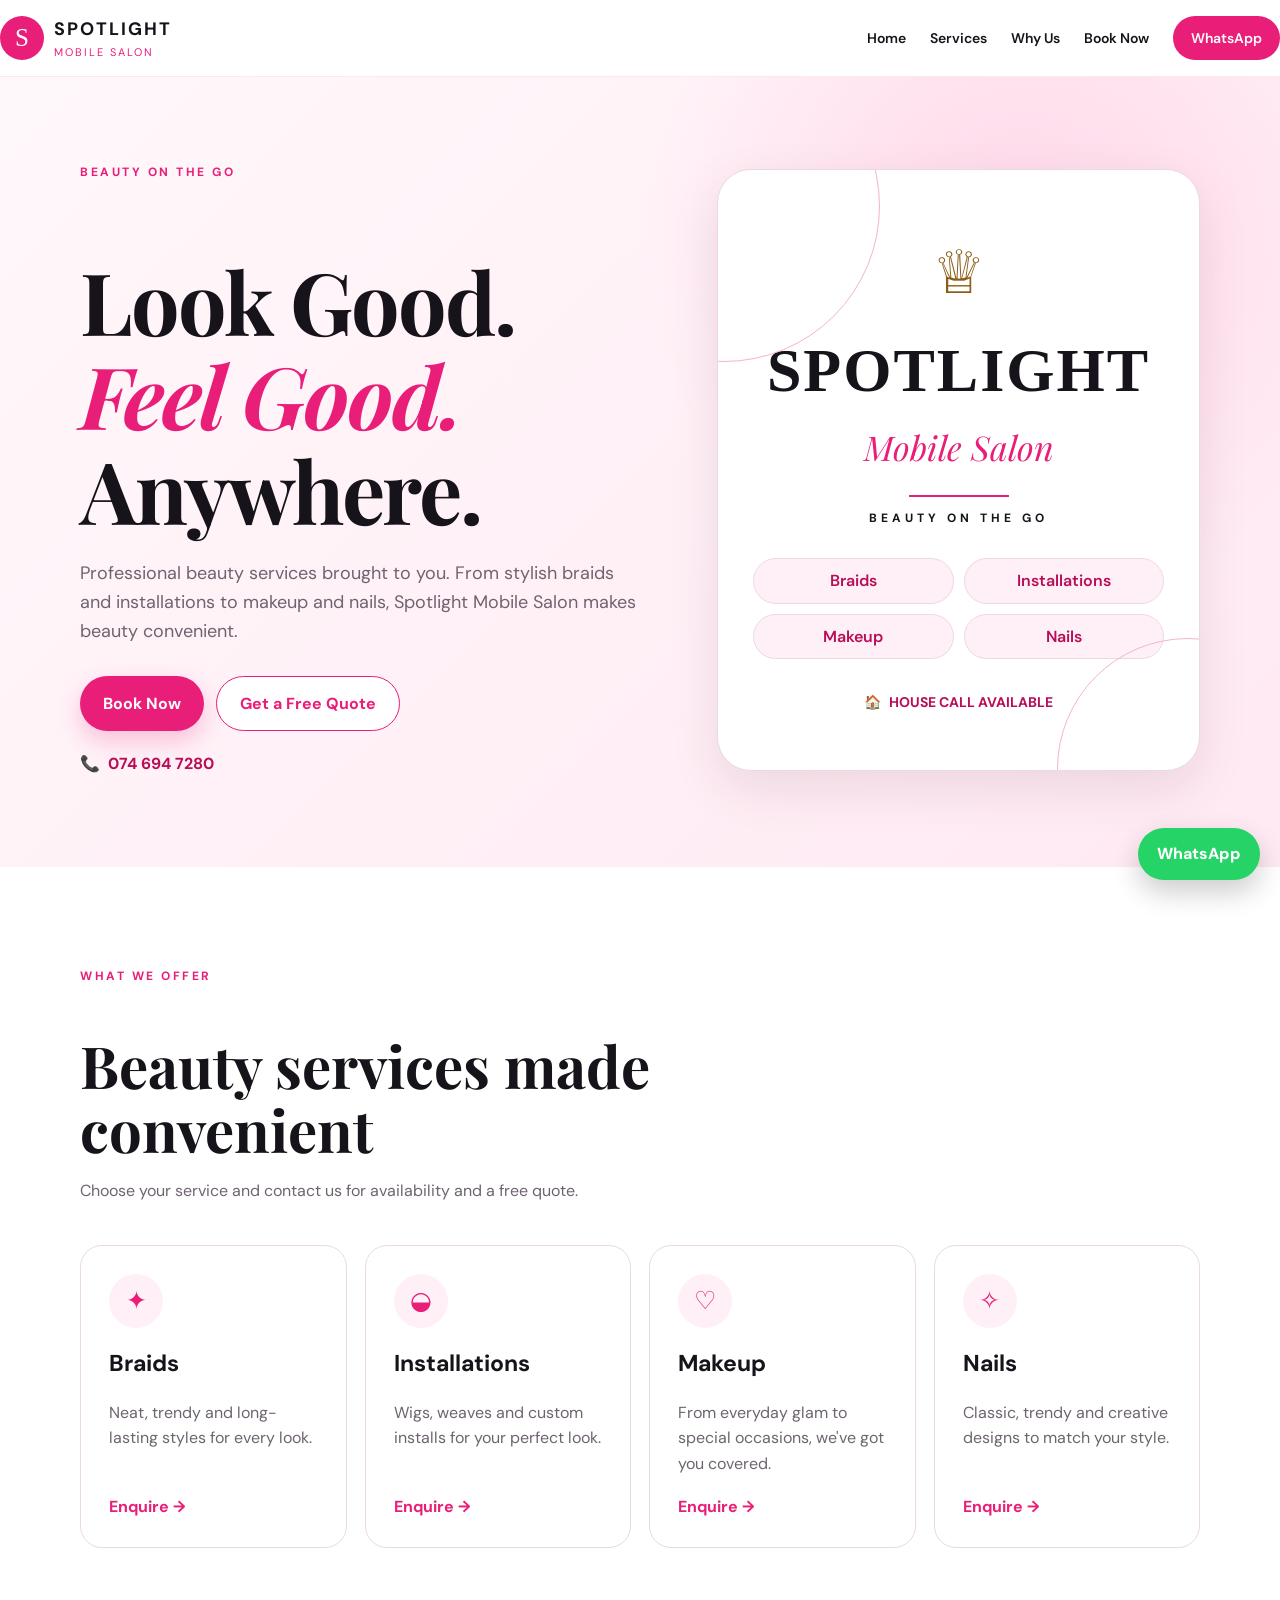
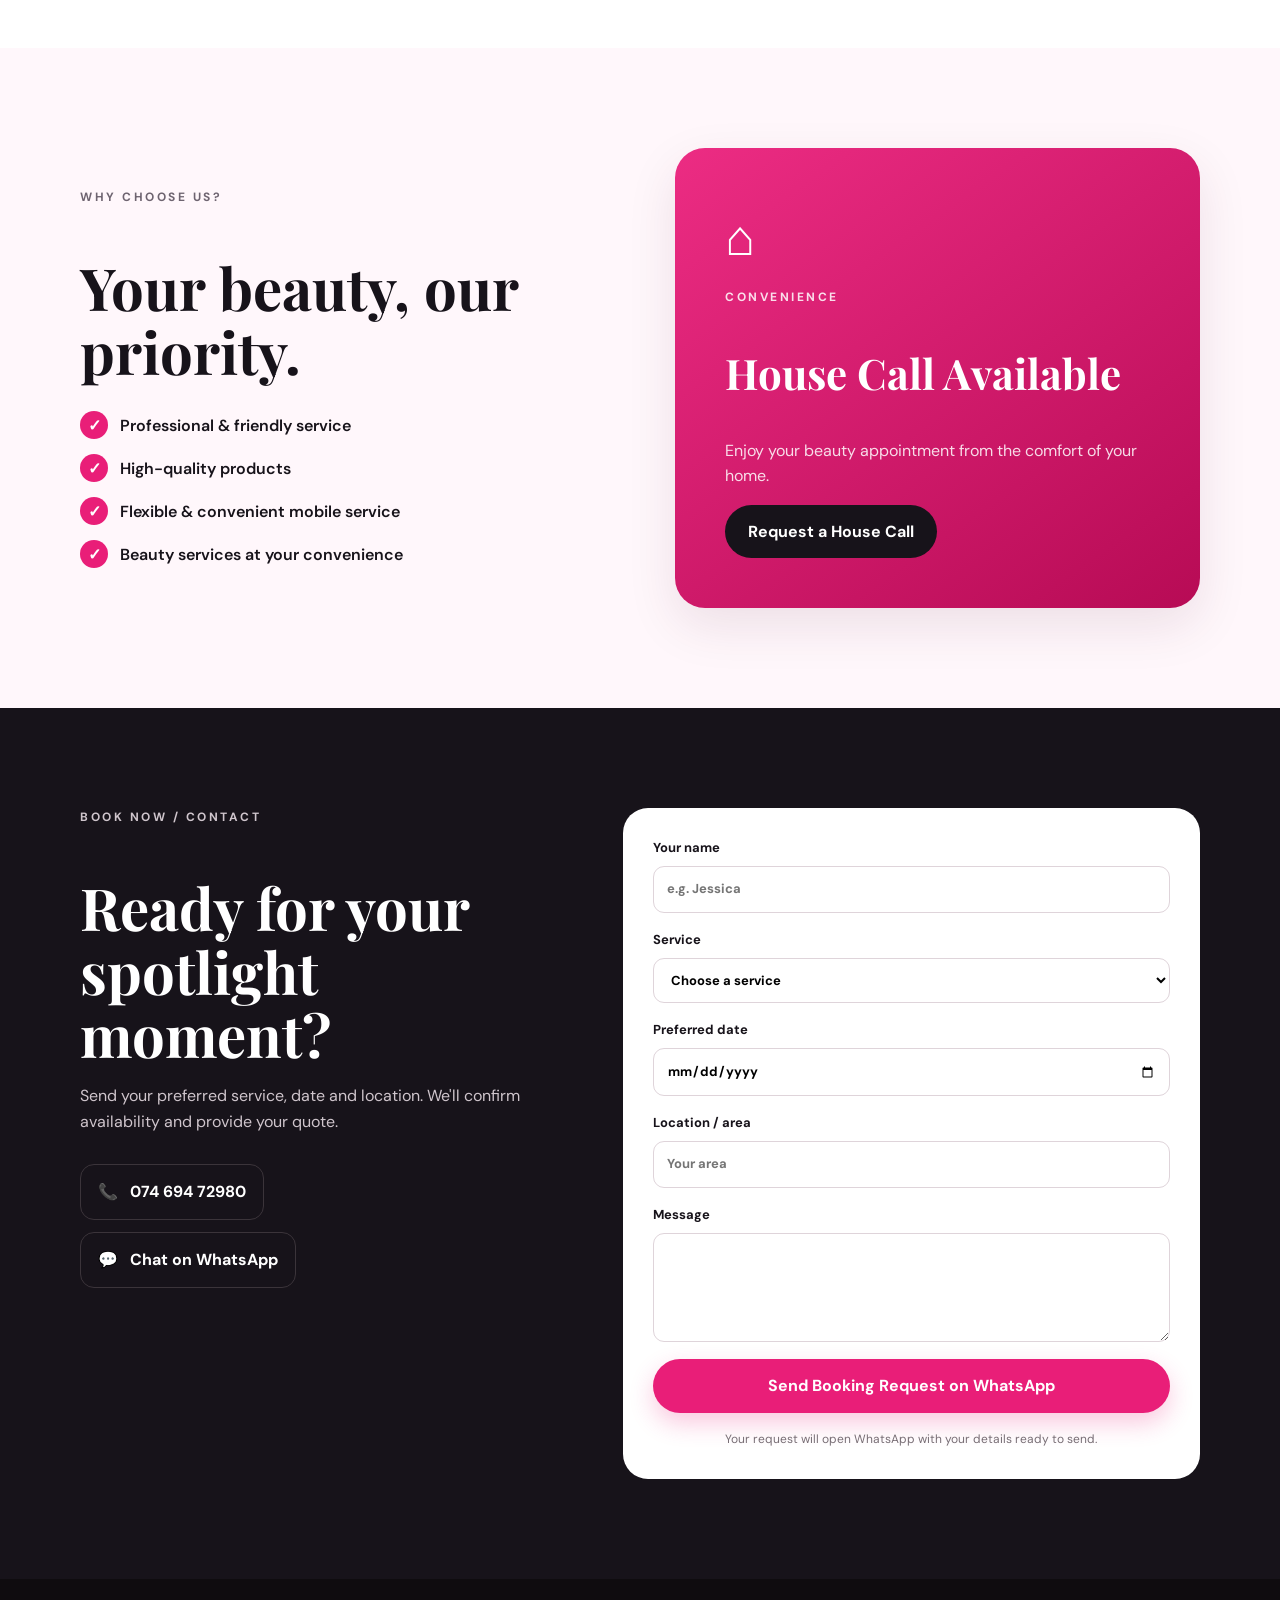
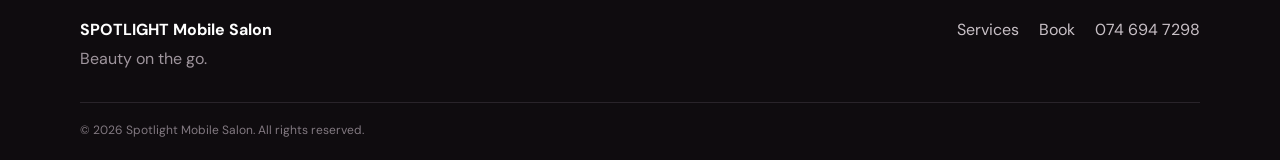
==== index.html @ ba20c726 "Add files via upload" ====
<!DOCTYPE html>
<html lang="en">

<head>
    <meta charset="UTF-8">

    <meta name="viewport"
          content="width=device-width, initial-scale=1.0">

    <meta name="description"
          content="Spotlight Mobile Salon - Beauty on the Go. Braids, installations, makeup and nails. House calls available.">

    <title>Spotlight Mobile Salon | Beauty on the Go</title>

    <link rel="stylesheet" href="styles.css">
</head>

<body>

    <!-- ================= HEADER ================= -->

    <header class="site-header">

        <nav class="nav">

            <a href="#home" class="brand">

                <span class="brand-mark">S</span>

                <span>
                    <strong>SPOTLIGHT</strong>
                    <small>Mobile Salon</small>
                </span>

            </a>

            <button
                class="menu-toggle"
                id="menuToggle"
                aria-label="Open menu"
                aria-expanded="false">

                ☰

            </button>

            <div class="nav-links" id="navLinks">

                <a href="#home">Home</a>

                <a href="#services">Services</a>

                <a href="#why-us">Why Us</a>

                <a href="#booking">Book Now</a>

                <a
                    class="nav-cta"
                    href="https://wa.me/27746947280"
                    target="_blank">

                    WhatsApp

                </a>

            </div>

        </nav>

    </header>


    <!-- ================= MAIN ================= -->

    <main id="home">


        <!-- ================= HERO ================= -->

        <section class="hero">

            <div class="container hero-grid">

                <div class="hero-copy">

                    <p class="eyebrow">
                        BEAUTY ON THE GO
                    </p>

                    <h1>
                        Look Good.
                        <br>

                        <span>Feel Good.</span>

                        <br>

                        Anywhere.
                    </h1>

                    <p class="hero-text">

                        Professional beauty services brought
                        to you. From stylish braids and
                        installations to makeup and nails,
                        Spotlight Mobile Salon makes beauty
                        convenient.

                    </p>


                    <div class="hero-actions">

                        <a
                            class="btn btn-primary"
                            href="#booking">

                            Book Now

                        </a>


                        <a
                            class="btn btn-outline"
                            href="https://wa.me/27746947280?text=Hi%20Spotlight%20Mobile%20Salon%2C%20I%27d%20like%20a%20free%20quote."
                            target="_blank">

                            Get a Free Quote

                        </a>

                    </div>


                    <div class="hero-contact">

                        📞

                        <a href="tel:+27746947280">

                            074 694 7280

                        </a>

                    </div>

                </div>


                <!-- HERO CARD -->

                <div class="hero-card">

                    <div class="crown">
                        ♕
                    </div>

                    <div class="hero-logo">
                        SPOTLIGHT
                    </div>

                    <div class="hero-subtitle">
                        Mobile Salon
                    </div>

                    <div class="hero-divider"></div>

                    <p>
                        BEAUTY ON THE GO
                    </p>


                    <div class="service-pills">

                        <span>Braids</span>

                        <span>Installations</span>

                        <span>Makeup</span>

                        <span>Nails</span>

                    </div>


                    <div class="house-call">

                        🏠

                        <strong>
                            HOUSE CALL AVAILABLE
                        </strong>

                    </div>

                </div>

            </div>

        </section>


        <!-- ================= SERVICES ================= -->

        <section
            class="section"
            id="services">

            <div class="container">

                <div class="section-heading">

                    <p class="eyebrow">
                        WHAT WE OFFER
                    </p>

                    <h2>
                        Beauty services made convenient
                    </h2>

                    <p>
                        Choose your service and contact us
                        for availability and a free quote.
                    </p>

                </div>


                <div class="service-grid">


                    <!-- BRAIDS -->

                    <article class="service-card">

                        <div class="service-icon">
                            ✦
                        </div>

                        <h3>
                            Braids
                        </h3>

                        <p>
                            Neat, trendy and long-lasting
                            styles for every look.
                        </p>

                        <a
                            href="#booking"
                            data-service="Braids">

                            Enquire →

                        </a>

                    </article>


                    <!-- INSTALLATIONS -->

                    <article class="service-card">

                        <div class="service-icon">
                            ◒
                        </div>

                        <h3>
                            Installations
                        </h3>

                        <p>
                            Wigs, weaves and custom installs
                            for your perfect look.
                        </p>

                        <a
                            href="#booking"
                            data-service="Installations">

                            Enquire →

                        </a>

                    </article>


                    <!-- MAKEUP -->

                    <article class="service-card">

                        <div class="service-icon">
                            ♡
                        </div>

                        <h3>
                            Makeup
                        </h3>

                        <p>
                            From everyday glam to special
                            occasions, we've got you covered.
                        </p>

                        <a
                            href="#booking"
                            data-service="Makeup">

                            Enquire →

                        </a>

                    </article>


                    <!-- NAILS -->

                    <article class="service-card">

                        <div class="service-icon">
                            ✧
                        </div>

                        <h3>
                            Nails
                        </h3>

                        <p>
                            Classic, trendy and creative
                            designs to match your style.
                        </p>

                        <a
                            href="#booking"
                            data-service="Nails">

                            Enquire →

                        </a>

                    </article>

                </div>

            </div>

        </section>


        <!-- ================= WHY US ================= -->

        <section
            class="section soft-section"
            id="why-us">

            <div class="container why-grid">


                <div>

                    <p class="eyebrow">
                        WHY CHOOSE US?
                    </p>

                    <h2>
                        Your beauty,
                        our priority.
                    </h2>


                    <ul class="check-list">

                        <li>
                            Professional & friendly service
                        </li>

                        <li>
                            High-quality products
                        </li>

                        <li>
                            Flexible & convenient mobile service
                        </li>

                        <li>
                            Beauty services at your convenience
                        </li>

                    </ul>

                </div>


                <div class="house-call-card">

                    <span class="house-icon">
                        ⌂
                    </span>

                    <p class="eyebrow">
                        CONVENIENCE
                    </p>

                    <h3>
                        House Call Available
                    </h3>

                    <p>
                        Enjoy your beauty appointment
                        from the comfort of your home.
                    </p>

                    <a
                        class="btn btn-dark"
                        href="https://wa.me/27746947280?text=Hi%20Spotlight%20Mobile%20Salon%2C%20I%27d%20like%20to%20book%20a%20house%20call."
                        target="_blank">

                        Request a House Call

                    </a>

                </div>

            </div>

        </section>


        <!-- ================= BOOKING ================= -->

        <section
            class="section booking-section"
            id="booking">

            <div class="container booking-grid">


                <div>

                    <p class="eyebrow">
                        BOOK NOW / CONTACT
                    </p>

                    <h2>
                        Ready for your
                        spotlight moment?
                    </h2>

                    <p>

                        Send your preferred service,
                        date and location. We'll confirm
                        availability and provide your quote.

                    </p>


                    <div class="contact-list">

                        <a href="tel:+27746947280">

                            📞

                            <strong>
                                074 694 72980
                            </strong>

                        </a>


                        <a
                            href="https://wa.me/27746947280"
                            target="_blank">

                            💬

                            <strong>
                                Chat on WhatsApp
                            </strong>

                        </a>

                    </div>

                </div>


                <!-- BOOKING FORM -->

                <form
                    class="booking-form"
                    id="bookingForm">


                    <label>

                        Your name

                        <input
                            type="text"
                            id="name"
                            required
                            placeholder="e.g. Jessica">

                    </label>


                    <label>

                        Service

                        <select
                            id="service"
                            required>

                            <option value="">
                                Choose a service
                            </option>

                            <option>
                                Braids
                            </option>

                            <option>
                                Installations
                            </option>

                            <option>
                                Makeup
                            </option>

                            <option>
                                Nails
                            </option>

                            <option>
                                Multiple services
                            </option>

                        </select>

                    </label>


                    <label>

                        Preferred date

                        <input
                            type="date"
                            id="date">

                    </label>


                    <label>

                        Location / area

                        <input
                            type="text"
                            id="location"
                            placeholder="Your area">

                    </label>


                    <label>

                        Message

                        <textarea
                            id="message"
                            rows="4"
                            placeholder="Tell us anything important about your appointment...">
                        </textarea>

                    </label>


                    <button
                        class="btn btn-primary full"
                        type="submit">

                        Send Booking Request on WhatsApp

                    </button>


                    <p class="form-note">

                        Your request will open WhatsApp
                        with your details ready to send.

                    </p>

                </form>

            </div>

        </section>

    </main>


    <!-- ================= FOOTER ================= -->

    <footer class="footer">

        <div class="container footer-inner">

            <div>

                <strong>
                    SPOTLIGHT Mobile Salon
                </strong>

                <p>
                    Beauty on the go.
                </p>

            </div>


            <div class="footer-links">

                <a href="#services">
                    Services
                </a>

                <a href="#booking">
                    Book
                </a>

                <a href="tel:+27746947280">
                    074 694 7298
                </a>

            </div>

        </div>


        <div class="container copyright">

            ©

            <span id="year"></span>

            Spotlight Mobile Salon.

            All rights reserved.

        </div>

    </footer>


    <!-- WHATSAPP FLOATING BUTTON -->

    <a
        class="floating-wa"
        href="https://wa.me/27746947280"
        target="_blank">

        WhatsApp

    </a>


    <script src="script.js"></script>

</body>

</html>
---- styles.css ----
@import url(
    'https://fonts.googleapis.com/css2?family=DM+Sans:wght@400;500;600;700&family=Playfair+Display:wght@600;700&display=swap'
);


/* =========================
   VARIABLES
========================= */

:root {

    --pink: #e91e78;

    --pink-dark: #b90d57;

    --pink-light: #fff0f7;

    --ink: #17131a;

    --muted: #6e6470;

    --white: #ffffff;

    --border: #ead9e2;

    --shadow:
        0 18px 50px rgba(74, 19, 48, .10);

    --radius: 22px;
}


/* =========================
   GENERAL
========================= */

* {

    box-sizing: border-box;

}


html {

    scroll-behavior: smooth;

}


body {

    margin: 0;

    font-family:
        "DM Sans",
        Arial,
        sans-serif;

    color: var(--ink);

    background: white;

    line-height: 1.6;

}


a {

    color: inherit;

    text-decoration: none;

}


.container {

    width:
        min(
            1120px,
            calc(100% - 40px)
        );

    margin-inline: auto;

}


h1,
h2,
h3 {

    line-height: 1.1;

}


/* =========================
   HEADER
========================= */

.site-header {

    position: sticky;

    top: 0;

    z-index: 50;

    background:
        rgba(255,255,255,.94);

    backdrop-filter: blur(12px);

    border-bottom:
        1px solid
        rgba(233,30,120,.10);

}


.nav {

    min-height: 76px;

    display: flex;

    align-items: center;

    justify-content: space-between;

    gap: 30px;

}


.brand {

    display: flex;

    align-items: center;

    gap: 10px;

}


.brand-mark {

    width: 44px;

    height: 44px;

    border-radius: 50%;

    display: grid;

    place-items: center;

    background:
        var(--pink);

    color: white;

    font-family: Georgia, serif;

    font-size: 25px;

}


.brand strong {

    display: block;

    letter-spacing: 2px;

    font-size: 18px;

}


.brand small {

    display: block;

    color: var(--pink);

    font-size: 11px;

    letter-spacing: 2px;

    text-transform: uppercase;

}


.nav-links {

    display: flex;

    align-items: center;

    gap: 24px;

    font-size: 14px;

    font-weight: 600;

}


.nav-links a:hover {

    color: var(--pink);

}


.nav-cta {

    background: var(--pink);

    color: white !important;

    padding: 11px 18px;

    border-radius: 999px;

}


.menu-toggle {

    display: none;

    border: 0;

    background: transparent;

    font-size: 27px;

    cursor: pointer;

}


/* =========================
   HERO
========================= */

.hero {

    background:
        radial-gradient(
            circle at 80% 20%,
            #ffd8e9 0,
            transparent 32%
        ),
        linear-gradient(
            135deg,
            #fff8fb 0%,
            #ffe9f2 100%
        );

    padding: 86px 0 90px;

}


.hero-grid {

    display: grid;

    grid-template-columns:
        1.08fr .92fr;

    gap: 70px;

    align-items: center;

}


.eyebrow {

    color: var(--pink);

    font-weight: 700;

    letter-spacing: 2.5px;

    font-size: 12px;

    margin: 0 0 10px;

}


h1 {

    font-family:
        "Playfair Display",
        Georgia,
        serif;

    font-size:
        clamp(
            52px,
            7vw,
            86px
        );

    margin-bottom: 22px;

    letter-spacing: -2px;

}


h1 span {

    color: var(--pink);

    font-style: italic;

}


.hero-text {

    max-width: 590px;

    color: var(--muted);

    font-size: 18px;

}


.hero-actions {

    display: flex;

    gap: 12px;

    flex-wrap: wrap;

    margin: 30px 0 20px;

}


.btn {

    display: inline-flex;

    justify-content: center;

    align-items: center;

    border: 0;

    cursor: pointer;

    border-radius: 999px;

    padding: 14px 23px;

    font: inherit;

    font-weight: 700;

}


.btn-primary {

    background:
        var(--pink);

    color: white;

    box-shadow:
        0 10px 25px
        rgba(233,30,120,.24);

}


.btn-primary:hover {

    background:
        var(--pink-dark);

}


.btn-outline {

    border:
        1px solid var(--pink);

    color: var(--pink);

    background: white;

}


.hero-contact {

    display: flex;

    gap: 8px;

    align-items: center;

    font-weight: 700;

}


.hero-contact a {

    color: var(--pink-dark);

}


/* =========================
   HERO CARD
========================= */

.hero-card {

    min-height: 470px;

    border-radius: 34px;

    background: white;

    border:
        1px solid var(--border);

    box-shadow: var(--shadow);

    padding: 55px 35px;

    text-align: center;

    position: relative;

    overflow: hidden;

}


.hero-card::before,
.hero-card::after {

    content: "";

    position: absolute;

    border-radius: 50%;

    border:
        1px solid #f2b4ce;

}


.hero-card::before {

    width: 310px;

    height: 310px;

    left: -150px;

    top: -120px;

}


.hero-card::after {

    width: 260px;

    height: 260px;

    right: -120px;

    bottom: -130px;

}


.crown {

    font-size: 60px;

    color: #8c5d16;

}


.hero-logo {

    font-family:
        Georgia,
        serif;

    font-weight: 700;

    font-size:
        clamp(
            38px,
            5vw,
            62px
        );

    letter-spacing: 2px;

}


.hero-subtitle {

    font-family:
        "Playfair Display",
        Georgia,
        serif;

    font-style: italic;

    color: var(--pink);

    font-size: 34px;

}


.hero-divider {

    width: 100px;

    height: 2px;

    background: var(--pink);

    margin:
        20px auto 12px;

}


.hero-card > p {

    letter-spacing: 4px;

    font-size: 12px;

    font-weight: 700;

}


.service-pills {

    display: grid;

    grid-template-columns:
        1fr 1fr;

    gap: 10px;

    margin: 30px 0;

}


.service-pills span {

    border:
        1px solid var(--border);

    padding: 9px;

    border-radius: 999px;

    font-weight: 600;

    color: var(--pink-dark);

    background:
        var(--pink-light);

}


.house-call {

    display: inline-flex;

    gap: 8px;

    align-items: center;

    color: var(--pink-dark);

    font-size: 14px;

}


/* =========================
   SECTIONS
========================= */

.section {

    padding: 100px 0;

}


.soft-section {

    background:
        #fff7fb;

}


.section-heading {

    max-width: 720px;

    margin-bottom: 42px;

}


.section-heading h2,
.why-grid h2,
.booking-grid h2 {

    font-family:
        "Playfair Display",
        Georgia,
        serif;

    font-size:
        clamp(
            38px,
            5vw,
            58px
        );

    margin-bottom: 15px;

}


.section-heading p:not(.eyebrow),
.why-grid p,
.booking-grid > div > p {

    color: var(--muted);

}


/* =========================
   SERVICES
========================= */

.service-grid {

    display: grid;

    grid-template-columns:
        repeat(4, 1fr);

    gap: 18px;

}


.service-card {

    padding: 28px;

    border:
        1px solid var(--border);

    border-radius: var(--radius);

    background: white;

    transition:
        transform .2s ease,
        box-shadow .2s ease;

}


.service-card:hover {

    transform:
        translateY(-5px);

    box-shadow:
        var(--shadow);

}


.service-icon {

    width: 54px;

    height: 54px;

    display: grid;

    place-items: center;

    border-radius: 50%;

    background:
        var(--pink-light);

    color: var(--pink);

    font-size: 25px;

    margin-bottom: 20px;

}


.service-card h3 {

    font-size: 23px;

}


.service-card p {

    color: var(--muted);

    min-height: 78px;

}


.service-card a {

    color: var(--pink);

    font-weight: 700;

}


/* =========================
   WHY US
========================= */

.why-grid {

    display: grid;

    grid-template-columns:
        1fr 1fr;

    gap: 70px;

    align-items: center;

}


.check-list {

    list-style: none;

    padding: 0;

    margin: 28px 0 0;

    display: grid;

    gap: 15px;

}


.check-list li {

    display: flex;

    gap: 12px;

    align-items: center;

    font-weight: 600;

}


.check-list li::before {

    content: "✓";

    width: 28px;

    height: 28px;

    border-radius: 50%;

    display: grid;

    place-items: center;

    background:
        var(--pink);

    color: white;

    font-weight: 800;

}


.house-call-card {

    padding: 50px;

    border-radius: 30px;

    background:
        linear-gradient(
            145deg,
            #ec2c83,
            #b70b55
        );

    color: white;

    box-shadow:
        var(--shadow);

}


.house-call-card .eyebrow {

    color: white;

    opacity: .85;

}


.house-call-card p {

    color:
        rgba(255,255,255,.85);

}


.house-call-card h3 {

    font-family:
        "Playfair Display",
        Georgia,
        serif;

    font-size: 42px;

}


.house-icon {

    font-size: 50px;

    display: block;

    margin-bottom: 10px;

}


.btn-dark {

    background:
        var(--ink);

    color: white;

}


/* =========================
   BOOKING
========================= */

.booking-section {

    background:
        var(--ink);

    color: white;

}


.booking-grid {

    display: grid;

    grid-template-columns:
        .9fr 1.1fr;

    gap: 70px;

    align-items: start;

}


.booking-grid h2 {

    color: white;

}


.booking-grid > div > p {

    color:
        #cfc5cc;

}


.contact-list {

    display: grid;

    gap: 12px;

    margin-top: 30px;

}


.contact-list a {

    display: flex;

    align-items: center;

    gap: 12px;

    padding: 14px 17px;

    border:
        1px solid #3b343a;

    border-radius: 14px;

    width: fit-content;

}


.contact-list a:hover {

    border-color:
        var(--pink);

    color:
        #ffb5d2;

}


/* =========================
   FORM
========================= */

.booking-form {

    background: white;

    color: var(--ink);

    border-radius: 25px;

    padding: 30px;

    display: grid;

    gap: 17px;

}


.booking-form label {

    font-size: 13px;

    font-weight: 700;

}


.booking-form input,
.booking-form select,
.booking-form textarea {

    display: block;

    width: 100%;

    margin-top: 7px;

    border:
        1px solid #dfd4da;

    border-radius: 11px;

    padding: 12px 13px;

    font: inherit;

    background: white;

    outline: none;

}


.booking-form input:focus,
.booking-form select:focus,
.booking-form textarea:focus {

    border-color:
        var(--pink);

    box-shadow:
        0 0 0 3px
        rgba(233,30,120,.10);

}


.full {

    width: 100%;

}


.form-note {

    margin: 0;

    color:
        #776d74;

    font-size: 12px;

    text-align: center;

}


/* =========================
   FOOTER
========================= */

.footer {

    background:
        #0f0c0f;

    color: white;

    padding:
        38px 0 20px;

}


.footer-inner {

    display: flex;

    justify-content:
        space-between;

    gap: 30px;

}


.footer p {

    color:
        #9f959d;

    margin:
        4px 0 0;

}


.footer-links {

    display: flex;

    gap: 20px;

    flex-wrap: wrap;

    color:
        #c8c0c6;

}


.footer-links a:hover {

    color:
        #ff83b6;

}


.copyright {

    border-top:
        1px solid #29242a;

    margin-top: 30px;

    padding-top: 18px;

    color:
        #827981;

    font-size: 12px;

}


/* =========================
   WHATSAPP
========================= */

.floating-wa {

    position: fixed;

    right: 20px;

    bottom: 20px;

    z-index: 40;

    background:
        #25d366;

    color: white;

    padding:
        13px 19px;

    border-radius: 999px;

    font-weight: 800;

    box-shadow:
        0 12px 28px
        rgba(0,0,0,.2);

}


/* =========================
   TABLETS
========================= */

@media (max-width: 900px) {

    .hero-grid,
    .why-grid,
    .booking-grid {

        grid-template-columns: 1fr;

    }


    .hero-grid {

        gap: 40px;

    }


    .service-grid {

        grid-template-columns:
            1fr 1fr;

    }


    .nav-links {

        display: none;

        position: absolute;

        top: 76px;

        left: 0;

        right: 0;

        padding:
            18px 20px 25px;

        background: white;

        flex-direction: column;

        align-items: stretch;

        border-bottom:
            1px solid var(--border);

    }


    .nav-links.open {

        display: flex;

    }


    .nav-links a {

        padding: 8px 0;

    }


    .nav-cta {

        text-align: center;

    }


    .menu-toggle {

        display: block;

    }

}


/* =========================
   MOBILE
========================= */

@media (max-width: 600px) {

    .container {

        width:
            min(
                100% - 28px,
                1120px
            );

    }


    .hero {

        padding:
            55px 0 60px;

    }


    .section {

        padding:
            70px 0;

    }


    h1 {

        font-size: 51px;

    }


    .hero-card {

        min-height: 390px;

        padding:
            35px 20px;

    }


    .hero-logo {

        font-size: 37px;

    }


    .hero-subtitle {

        font-size: 28px;

    }


    .service-grid {

        grid-template-columns: 1fr;

    }


    .service-card p {

        min-height: auto;

    }


    .house-call-card {

        padding:
            35px 25px;

    }


    .booking-form {

        padding: 22px;

    }


    .footer-inner {

        flex-direction: column;

    }


    .floating-wa {

        right: 12px;

        bottom: 12px;

    }

}
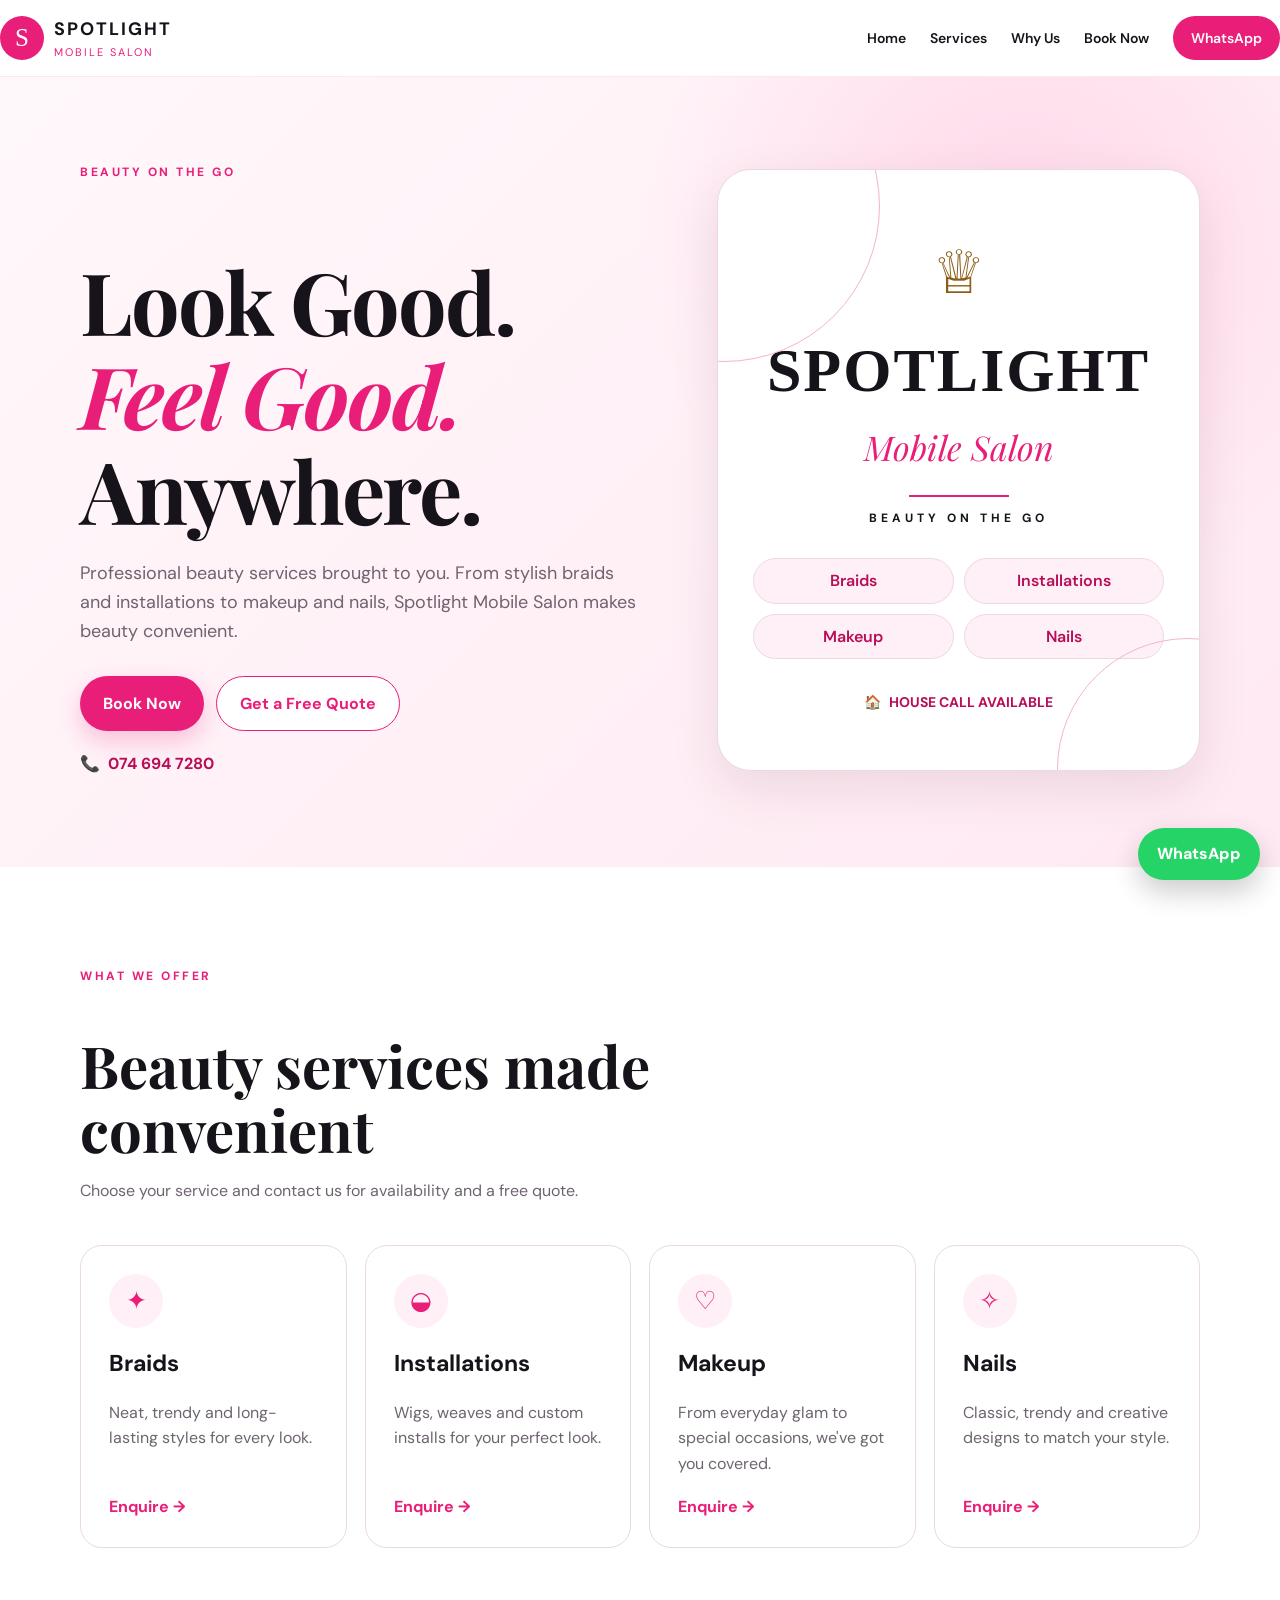
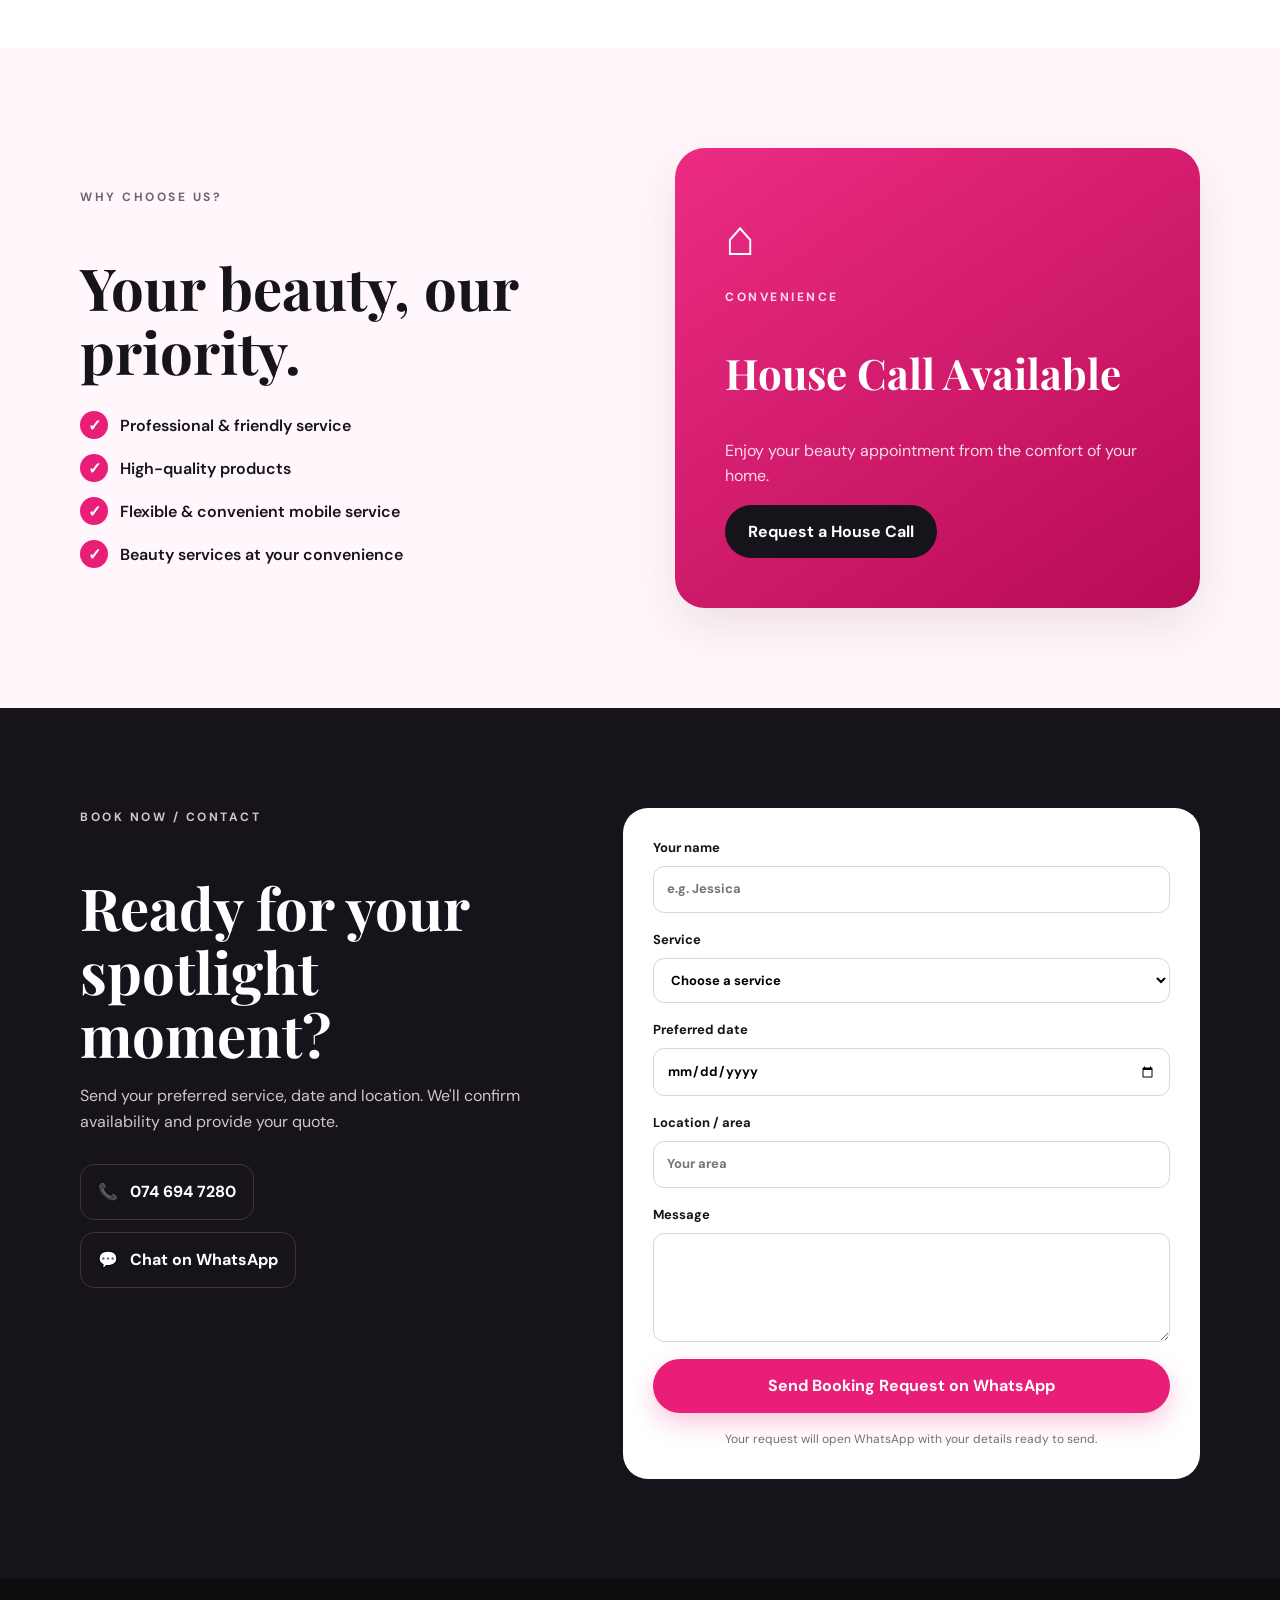
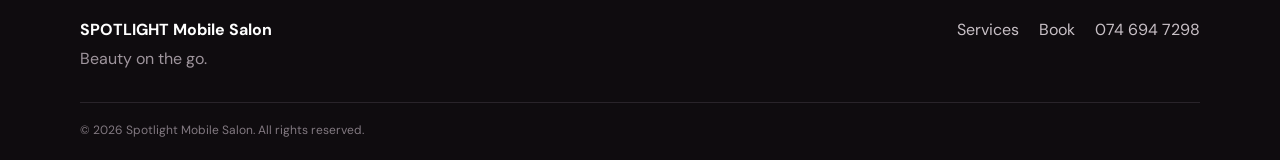
==== commit 507d9cc1: "Update index.html" ====
--- a/index.html
+++ b/index.html
@@ -463,7 +463,7 @@
                             📞
 
                             <strong>
-                                074 694 72980
+                                074 694 7280
                             </strong>
 
                         </a>
@@ -673,4 +673,4 @@
 
 </body>
 
-</html>+</html>
